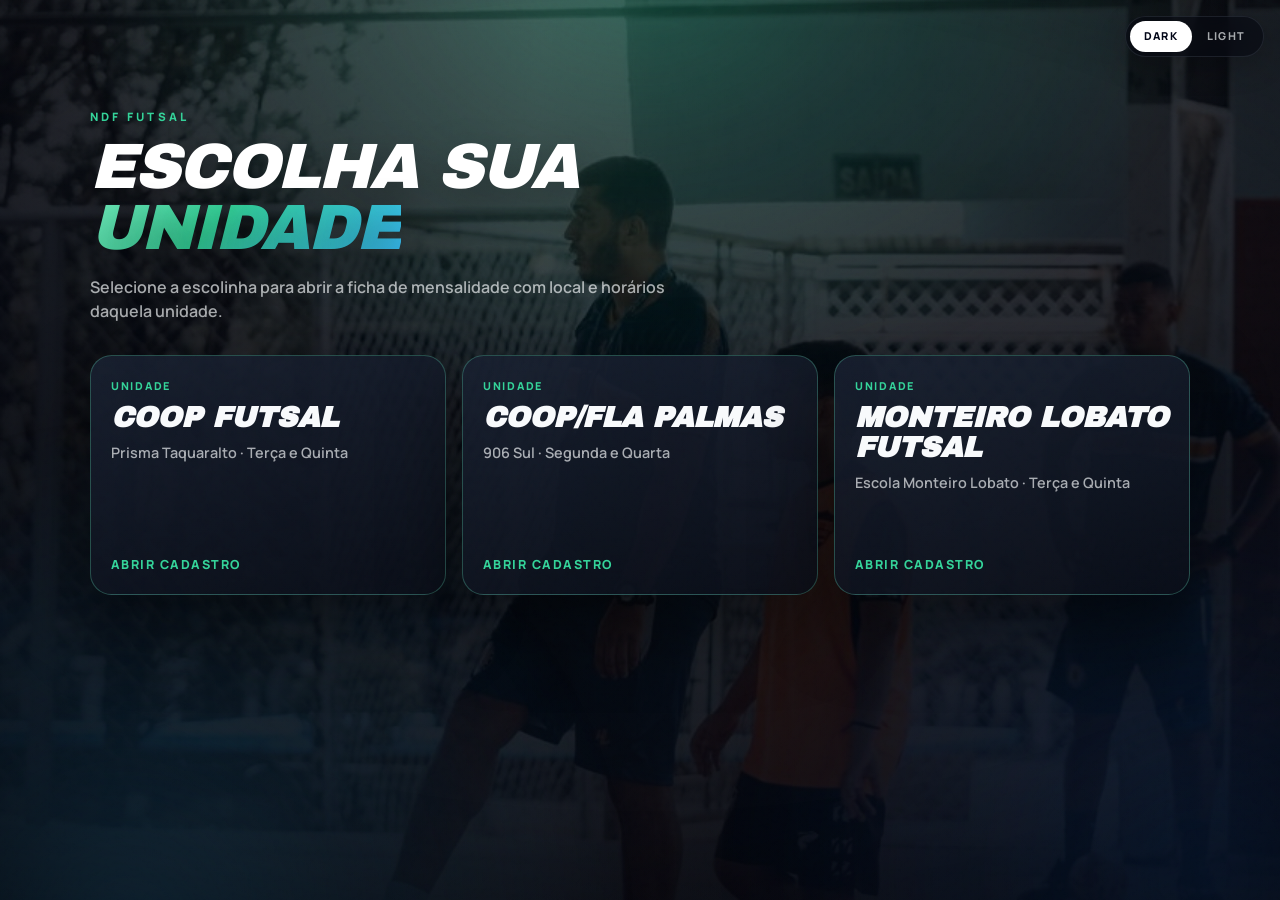
==== index.html @ ba99a909 "Ajusta Monteiro Lobato e o nome da unidade COOP. Define Terça e Quinta e parcela única de R$ 1.550 n" ====
<!DOCTYPE html>
<html lang="pt-BR" data-theme="dark">
<head>
  <meta charset="UTF-8" />
  <meta name="viewport" content="width=device-width, initial-scale=1" />
  <meta name="description" content="Escolinhas NDF Futsal — escolha sua unidade e faça a matrícula" />
  <title>NDF Futsal | Escolha a unidade</title>
  <link rel="icon" href="favicon.svg?v=1" type="image/svg+xml" />
  <link rel="preconnect" href="https://fonts.googleapis.com" />
  <link rel="preconnect" href="https://fonts.gstatic.com" crossorigin />
  <link href="https://fonts.googleapis.com/css2?family=Archivo+Black&family=Manrope:wght@500;600;700;800&display=swap" rel="stylesheet" />
  <link rel="stylesheet" href="styles.css?v=26" />
  <script>
    (function () {
      var params = new URLSearchParams(window.location.search);
      var theme = params.get("theme") || localStorage.getItem("ndf-theme") || "dark";
      if (theme !== "light" && theme !== "dark") theme = "dark";
      document.documentElement.setAttribute("data-theme", theme);
    })();
  </script>
</head>
<body class="page-home">
  <div class="page-bg" aria-hidden="true">
    <img class="page-bg__img" src="images/hero.jpeg" alt="" />
    <div class="page-bg__overlay"></div>
  </div>

  <div class="aurora" aria-hidden="true">
    <div class="aurora__blob aurora__blob--a"></div>
    <div class="aurora__blob aurora__blob--b"></div>
    <div class="aurora__blob aurora__blob--c"></div>
    <div class="aurora__vignette"></div>
  </div>
  <div class="grain" aria-hidden="true"></div>

  <div class="theme-bar">
    <div class="theme-switch" role="group" aria-label="Escolher tema">
      <button type="button" class="theme-switch__btn" data-theme-set="dark" aria-pressed="true">Dark</button>
      <button type="button" class="theme-switch__btn" data-theme-set="light" aria-pressed="false">Light</button>
    </div>
  </div>

  <main class="home">
    <header class="home__hero reveal is-visible">
      <p class="home__eyebrow">NDF Futsal</p>
      <h1 class="home__title">Escolha sua <span>unidade</span></h1>
      <p class="home__lead">Selecione a escolinha para abrir a ficha de mensalidade com local e horários daquela unidade.</p>
    </header>

    <section class="home__grid" aria-label="Unidades">
      <a class="unit-card reveal" data-delay="0" href="./cadastro?unidade=coop">
        <p class="unit-card__tag">Unidade</p>
        <h2 class="unit-card__name">COOP Futsal</h2>
        <p class="unit-card__meta">Prisma Taquaralto · Terça e Quinta</p>
        <span class="unit-card__cta">Abrir cadastro</span>
      </a>

      <a class="unit-card reveal" data-delay="1" href="./cadastro?unidade=flapalmas">
        <p class="unit-card__tag">Unidade</p>
        <h2 class="unit-card__name">COOP/Fla Palmas</h2>
        <p class="unit-card__meta">906 Sul · Segunda e Quarta</p>
        <span class="unit-card__cta">Abrir cadastro</span>
      </a>

      <a class="unit-card reveal" data-delay="2" href="./cadastro?unidade=monteiro-lobato">
        <p class="unit-card__tag">Unidade</p>
        <h2 class="unit-card__name">Monteiro Lobato Futsal</h2>
        <p class="unit-card__meta">Escola Monteiro Lobato · Terça e Quinta</p>
        <span class="unit-card__cta">Abrir cadastro</span>
      </a>
    </section>
  </main>

  <script src="config.js?v=36"></script>
  <script src="home.js?v=36"></script>
</body>
</html>
---- styles.css ----
/* Escolinha identity + HackaRun-like motion (sem botões neon) */
html[data-theme="dark"] {
  --page-bg: #05070f;
  --page-bg-mid: #0a1220;
  --aurora-a: rgba(16, 185, 129, 0.28);
  --aurora-b: rgba(56, 189, 248, 0.18);
  --aurora-c: rgba(20, 82, 160, 0.22);
  --text: #f8fafc;
  --text-muted: rgba(248, 250, 252, 0.66);
  --text-soft: #94a3b8;
  --card-bg: linear-gradient(165deg, rgba(24, 32, 48, 0.9), rgba(10, 14, 24, 0.88));
  --card-border: rgba(148, 163, 184, 0.16);
  --input-bg: rgba(2, 6, 23, 0.72);
  --input-border: rgba(148, 163, 184, 0.14);
  --input-text: #f8fafc;
  --input-focus: #34d399;
  --panel-inner: rgba(2, 6, 23, 0.55);
  --line: rgba(148, 163, 184, 0.14);
  --plan-bg: rgba(15, 23, 42, 0.55);
  --plan-hover: rgba(30, 41, 59, 0.72);
  --plan-checked-border: rgba(52, 211, 153, 0.55);
  --accent: #34d399;
  --accent-2: #059669;
  --cta-bg: #ffffff;
  --cta-text: #020617;
  --cta-disabled-bg: #1e293b;
  --cta-disabled-text: #64748b;
  --ok: #34d399;
  --danger: #fb7185;
  --hero-overlay:
    linear-gradient(180deg, rgba(5, 7, 15, 0.35) 0%, rgba(5, 7, 15, 0.55) 42%, rgba(5, 7, 15, 0.98) 100%),
    radial-gradient(circle at 50% 30%, rgba(16, 185, 129, 0.2), transparent 48%);
  --hero-cta-bg: #ffffff;
  --hero-cta-text: #020617;
  --theme-bar-bg: rgba(5, 7, 15, 0.55);
  --shadow: 0 30px 80px rgba(0, 0, 0, 0.45);
  --band-bg: linear-gradient(180deg, rgba(5, 7, 15, 0) 0%, rgba(8, 14, 26, 0.92) 18%, #070b14 100%);
  --cursor-glow: rgba(16, 185, 129, 0.22);
  --ease-out: cubic-bezier(0.16, 1, 0.3, 1);
  --ease-in-out: cubic-bezier(0.65, 0, 0.35, 1);
  --dur: 0.32s;
  --font: "Manrope", system-ui, sans-serif;
  --display: "Archivo Black", "Manrope", sans-serif;
  color-scheme: dark;
}

html[data-theme="light"] {
  --page-bg: #eef3f8;
  --page-bg-mid: #e2eaf3;
  --aurora-a: rgba(16, 185, 129, 0.12);
  --aurora-b: rgba(37, 99, 235, 0.1);
  --aurora-c: rgba(14, 165, 233, 0.1);
  --text: #0f172a;
  --text-muted: rgba(15, 23, 42, 0.68);
  --text-soft: #64748b;
  --card-bg: linear-gradient(180deg, #ffffff, #f8fafc);
  --card-border: rgba(15, 23, 42, 0.08);
  --input-bg: #f8fafc;
  --input-border: rgba(15, 23, 42, 0.12);
  --input-text: #0f172a;
  --input-focus: #059669;
  --panel-inner: #ffffff;
  --line: rgba(15, 23, 42, 0.1);
  --plan-bg: #f8fafc;
  --plan-hover: #ffffff;
  --plan-checked-border: #059669;
  --accent: #059669;
  --accent-2: #047857;
  --cta-bg: #0f172a;
  --cta-text: #ffffff;
  --cta-disabled-bg: #cbd5e1;
  --cta-disabled-text: #64748b;
  --ok: #047857;
  --danger: #b91c1c;
  --hero-overlay:
    linear-gradient(180deg, rgba(238, 243, 248, 0.15) 0%, rgba(238, 243, 248, 0.55) 55%, rgba(238, 243, 248, 0.98) 100%);
  --hero-cta-bg: #0f172a;
  --hero-cta-text: #ffffff;
  --theme-bar-bg: rgba(255, 255, 255, 0.7);
  --shadow: 0 24px 50px rgba(15, 23, 42, 0.12);
  --band-bg: linear-gradient(180deg, rgba(238, 243, 248, 0) 0%, #eef3f8 22%, #e8eef6 100%);
  --cursor-glow: rgba(5, 150, 105, 0.16);
  --ease-out: cubic-bezier(0.16, 1, 0.3, 1);
  --ease-in-out: cubic-bezier(0.65, 0, 0.35, 1);
  --dur: 0.32s;
  --font: "Manrope", system-ui, sans-serif;
  --display: "Archivo Black", "Manrope", sans-serif;
  color-scheme: light;
}

*,
*::before,
*::after {
  box-sizing: border-box;
}

html {
  scroll-behavior: smooth;
}

body {
  margin: 0;
  min-height: 100vh;
  font-family: var(--font);
  color: var(--text);
  background: var(--page-bg);
  line-height: 1.5;
  overflow-x: hidden;
}

/* Aurora animada (estilo HackaRun, cores da escolinha) */
.aurora {
  position: fixed;
  inset: 0;
  z-index: 1;
  pointer-events: none;
  overflow: hidden;
  background: transparent;
  transition: background 1.4s var(--ease-in-out);
}

.aurora__blob {
  position: absolute;
  border-radius: 50%;
  filter: blur(10px);
  will-change: transform, opacity;
}

.aurora__blob--a {
  width: 90vmax;
  height: 70vmax;
  top: -38vmax;
  left: calc(50% - 45vmax);
  background: radial-gradient(closest-side, var(--aurora-a) 0%, color-mix(in srgb, var(--aurora-a) 45%, transparent) 42%, transparent 100%);
  animation: aurora-drift 28s ease-in-out infinite alternate;
}

.aurora__blob--b {
  width: 80vmax;
  height: 80vmax;
  bottom: -42vmax;
  left: -30vmax;
  background: radial-gradient(closest-side, var(--aurora-b) 0%, color-mix(in srgb, var(--aurora-b) 42%, transparent) 45%, transparent 100%);
  animation: aurora-drift 34s ease-in-out infinite alternate-reverse;
}

.aurora__blob--c {
  width: 76vmax;
  height: 76vmax;
  bottom: -36vmax;
  right: -32vmax;
  background: radial-gradient(closest-side, var(--aurora-c) 0%, color-mix(in srgb, var(--aurora-c) 42%, transparent) 45%, transparent 100%);
  animation: aurora-drift 40s ease-in-out infinite alternate;
}

.aurora__vignette {
  position: absolute;
  inset: 0;
  background: radial-gradient(120% 90% at 50% 45%, transparent 50%, rgba(0, 0, 4, 0.7) 100%);
}

@keyframes aurora-drift {
  0% { transform: translate(-4vw, 0) scale(1); opacity: 0.85; }
  50% { opacity: 1; }
  100% { transform: translate(5vw, 3vh) scale(1.12); opacity: 0.9; }
}

.grain {
  position: fixed;
  inset: 0;
  pointer-events: none;
  z-index: 50;
  opacity: 0.035;
  mix-blend-mode: overlay;
  background-image:
    url("data:image/svg+xml,%3Csvg viewBox='0 0 200 200' xmlns='http://www.w3.org/2000/svg'%3E%3Cfilter id='n'%3E%3CfeTurbulence type='fractalNoise' baseFrequency='0.85' numOctaves='3' stitchTiles='stitch'/%3E%3C/filter%3E%3Crect width='100%25' height='100%25' filter='url(%23n)'/%3E%3C/svg%3E");
}

/* Glow que segue o mouse */
.page-bg {
  position: fixed;
  inset: 0;
  z-index: 0;
  overflow: hidden;
  pointer-events: none;
}

.page-bg__img {
  position: absolute;
  inset: 0;
  width: 100%;
  height: 100%;
  object-fit: cover;
  object-position: center;
  filter: saturate(1.05) contrast(1.04);
}

.page-bg__overlay {
  position: absolute;
  inset: 0;
  background:
    linear-gradient(90deg, rgba(5, 7, 15, 0.82) 0%, rgba(5, 7, 15, 0.55) 42%, rgba(5, 7, 15, 0.72) 100%),
    linear-gradient(180deg, rgba(5, 7, 15, 0.35), rgba(5, 7, 15, 0.88));
}

html[data-theme="light"] .page-bg__overlay {
  background:
    linear-gradient(90deg, rgba(238, 243, 248, 0.88) 0%, rgba(238, 243, 248, 0.62) 45%, rgba(238, 243, 248, 0.78) 100%),
    linear-gradient(180deg, rgba(238, 243, 248, 0.25), rgba(238, 243, 248, 0.9));
}

/* Transições de scroll */
.reveal {
  opacity: 0;
  transform: translateY(36px) scale(0.985);
  filter: blur(6px);
  transition:
    opacity 0.9s var(--ease-out),
    transform 0.9s var(--ease-out),
    filter 0.9s var(--ease-out);
  will-change: opacity, transform, filter;
}

.reveal.is-visible {
  opacity: 1;
  transform: none;
  filter: none;
}

.reveal[data-delay="1"] { transition-delay: 0.08s; }
.reveal[data-delay="2"] { transition-delay: 0.16s; }
.reveal[data-delay="3"] { transition-delay: 0.24s; }

.layout {
  position: relative;
  z-index: 2;
  display: grid;
  grid-template-columns: minmax(160px, 240px) minmax(0, 560px) minmax(160px, 240px);
  justify-content: center;
  column-gap: clamp(0.75rem, 2vw, 1.75rem);
  row-gap: 1.25rem;
  align-items: start;
  width: min(1280px, calc(100% - 1.5rem));
  margin: 0 auto;
  padding: clamp(4.5rem, 8vh, 6rem) 0 3rem;
  min-height: 100vh;
  box-sizing: border-box;
}

.brand-rail {
  position: sticky;
  top: 5.5rem;
  padding: 1rem 0.25rem 1rem 0;
  width: 100%;
  max-width: 240px;
}

.brand-rail__eyebrow {
  margin: 0 0 0.75rem;
  font-size: 0.72rem;
  font-weight: 800;
  letter-spacing: 0.28em;
  text-transform: uppercase;
  color: var(--accent);
}

.brand-rail__title {
  margin: 0;
  font-family: var(--display);
  font-size: clamp(2rem, 3.4vw, 3.3rem);
  font-weight: 400;
  font-style: italic;
  line-height: 0.95;
  letter-spacing: -0.03em;
  text-transform: uppercase;
  color: #fff;
  text-shadow: 0 16px 40px rgba(0, 0, 0, 0.35);
}

html[data-theme="light"] .brand-rail__title {
  color: #0f172a;
  text-shadow: none;
}

.brand-rail__title span {
  display: inline-block;
  background: linear-gradient(135deg, #6ee7b7, #34d399 40%, #38bdf8);
  -webkit-background-clip: text;
  background-clip: text;
  color: transparent;
}

.brand-rail__club {
  margin: 1rem 0 0.55rem;
  font-size: 0.78rem;
  font-weight: 800;
  letter-spacing: 0.18em;
  text-transform: uppercase;
  color: rgba(255, 255, 255, 0.86);
}

html[data-theme="light"] .brand-rail__club {
  color: rgba(15, 23, 42, 0.8);
}

.brand-rail__slogan {
  margin: 0;
  font-size: 0.82rem;
  font-weight: 700;
  font-style: italic;
  letter-spacing: 0.08em;
  text-transform: uppercase;
  color: var(--text-muted);
  max-width: 22ch;
}

.brand-rail .accent-bar {
  margin: 1rem 0 0;
}

.form-rail {
  width: 100%;
  justify-self: center;
}

.photo-rail {
  --photo-parallax: 0px;
  position: sticky;
  top: 5rem;
  display: grid;
  gap: 0.75rem;
  justify-items: end;
  justify-self: end;
  width: 100%;
  max-width: 230px;
  padding-top: 0.5rem;
  transform: translate3d(0, var(--photo-parallax), 0);
  will-change: transform;
}

.photo-rail__item {
  --photo-rot: 0deg;
  --photo-x: 0px;
  --photo-y: 0px;
  --photo-scale: 1;
  margin: 0;
  width: 100%;
  max-width: 210px;
  border-radius: 1.1rem;
  overflow: hidden;
  border: 1px solid var(--card-border);
  box-shadow: 0 18px 40px rgba(0, 0, 0, 0.35);
  transform-origin: center;
  transform: rotate(var(--photo-rot)) translate(var(--photo-x), var(--photo-y)) scale(var(--photo-scale));
  animation: photo-fall 1s var(--ease-out) both;
  transition:
    transform 0.65s cubic-bezier(0.22, 1, 0.36, 1),
    box-shadow 0.65s cubic-bezier(0.22, 1, 0.36, 1),
    filter 0.65s cubic-bezier(0.22, 1, 0.36, 1);
}

.photo-rail__item img {
  display: block;
  width: 100%;
  aspect-ratio: 4 / 5;
  object-fit: cover;
  transition: transform 0.65s cubic-bezier(0.22, 1, 0.36, 1), filter 0.65s cubic-bezier(0.22, 1, 0.36, 1);
}

.photo-rail__item--1 {
  max-width: 190px;
  --photo-rot: -6deg;
  --photo-x: -6px;
  animation-delay: 0.05s;
}

.photo-rail__item--2 {
  max-width: 210px;
  --photo-rot: 4deg;
  --photo-x: 8px;
  animation-delay: 0.15s;
}

.photo-rail__item--3 {
  max-width: 180px;
  --photo-rot: -3deg;
  --photo-x: -2px;
  animation-delay: 0.25s;
}

.photo-rail__item--4 {
  max-width: 200px;
  --photo-rot: 5deg;
  --photo-x: 10px;
  animation-delay: 0.35s;
}

.photo-rail__item:hover {
  --photo-rot: -1deg;
  --photo-y: -8px;
  --photo-scale: 1.025;
  box-shadow: 0 22px 44px rgba(0, 0, 0, 0.38), 0 0 24px rgba(16, 185, 129, 0.12);
  z-index: 2;
}

.photo-rail__item:hover img {
  transform: scale(1.04);
  filter: saturate(1.06);
}

@keyframes photo-fall {
  from {
    opacity: 0;
    transform: translateY(-28px) scale(0.94);
  }
  to {
    opacity: 1;
  }
}

.theme-bar {
  position: fixed;
  top: 1rem;
  right: 1rem;
  z-index: 60;
  display: flex;
  align-items: center;
  gap: 0.55rem;
  padding: 0.25rem;
  border-radius: 999px;
  background: var(--theme-bar-bg);
  border: 1px solid var(--line);
  backdrop-filter: blur(16px);
  box-shadow: 0 10px 30px rgba(0, 0, 0, 0.2);
}

.back-home {
  margin-left: 0.35rem;
  padding: 0.4rem 0.75rem;
  border-radius: 999px;
  color: var(--text-soft);
  text-decoration: none;
  font-size: 0.72rem;
  font-weight: 800;
  letter-spacing: 0.06em;
  text-transform: uppercase;
  transition: color var(--dur) var(--ease-out), background var(--dur) var(--ease-out);
}

.back-home:hover {
  color: var(--text);
  background: color-mix(in srgb, var(--accent) 14%, transparent);
}

.home {
  position: relative;
  z-index: 2;
  width: min(1100px, calc(100% - 1.5rem));
  margin: 0 auto;
  padding: clamp(5rem, 12vh, 7rem) 0 3.5rem;
}

.home__hero {
  max-width: 40rem;
  margin-bottom: 2rem;
}

.home__eyebrow {
  margin: 0 0 0.75rem;
  font-size: 0.72rem;
  font-weight: 800;
  letter-spacing: 0.28em;
  text-transform: uppercase;
  color: var(--accent);
}

.home__title {
  margin: 0;
  font-family: var(--display);
  font-size: clamp(2.2rem, 7vw, 4rem);
  font-weight: 400;
  font-style: italic;
  line-height: 0.95;
  letter-spacing: -0.03em;
  text-transform: uppercase;
  color: #fff;
  text-shadow: 0 16px 40px rgba(0, 0, 0, 0.35);
}

html[data-theme="light"] .home__title {
  color: #0f172a;
  text-shadow: none;
}

.home__title span {
  display: inline-block;
  background: linear-gradient(135deg, #6ee7b7, #34d399 40%, #38bdf8);
  -webkit-background-clip: text;
  background-clip: text;
  color: transparent;
}

.home__lead {
  margin: 1rem 0 0;
  max-width: 36rem;
  color: var(--text-muted);
  font-size: 1rem;
  font-weight: 600;
}

.home__grid {
  display: grid;
  grid-template-columns: repeat(3, minmax(0, 1fr));
  gap: 1rem;
}

.unit-card {
  display: flex;
  flex-direction: column;
  gap: 0.55rem;
  min-height: 15rem;
  padding: 1.35rem 1.25rem 1.2rem;
  border-radius: 1.35rem;
  border: 1px solid color-mix(in srgb, var(--accent) 22%, var(--card-border));
  background: var(--card-bg);
  box-shadow: var(--shadow);
  color: inherit;
  text-decoration: none;
  transition: transform var(--dur) var(--ease-out), border-color var(--dur) var(--ease-out), box-shadow var(--dur) var(--ease-out);
}

.unit-card:hover {
  transform: translateY(-4px);
  border-color: var(--plan-checked-border);
  box-shadow: 0 24px 50px rgba(0, 0, 0, 0.28);
}

.unit-card__tag {
  margin: 0;
  font-size: 0.68rem;
  font-weight: 800;
  letter-spacing: 0.16em;
  text-transform: uppercase;
  color: var(--accent);
}

.unit-card__name {
  margin: 0;
  font-family: var(--display);
  font-size: clamp(1.35rem, 3vw, 1.8rem);
  font-style: italic;
  line-height: 1.05;
  text-transform: uppercase;
}

.unit-card__meta {
  margin: 0;
  color: var(--text-muted);
  font-size: 0.9rem;
  font-weight: 600;
}

.unit-card__cta {
  margin-top: auto;
  padding-top: 1rem;
  font-size: 0.78rem;
  font-weight: 800;
  letter-spacing: 0.12em;
  text-transform: uppercase;
  color: var(--accent);
}

@media (max-width: 900px) {
  .home__grid {
    grid-template-columns: 1fr;
  }

  .unit-card {
    min-height: 11rem;
  }
}

.theme-switch {
  display: inline-flex;
  gap: 0.1rem;
}

.theme-switch__btn {
  border: 0;
  border-radius: 999px;
  padding: 0.45rem 0.85rem;
  background: transparent;
  color: var(--text-muted);
  font: inherit;
  font-size: 0.68rem;
  font-weight: 800;
  letter-spacing: 0.12em;
  text-transform: uppercase;
  cursor: pointer;
  transition: background var(--dur) var(--ease-out), color var(--dur) var(--ease-out), transform var(--dur) var(--ease-out);
}

.theme-switch__btn:hover {
  transform: translateY(-1px);
  color: var(--text);
}

.theme-switch__btn[aria-pressed="true"] {
  background: var(--cta-bg);
  color: var(--cta-text);
}

.card__kicker {
  margin: 0 0 0.45rem;
  font-size: 0.68rem;
  font-weight: 800;
  letter-spacing: 0.22em;
  text-transform: uppercase;
  color: var(--accent);
}

.accent-bar {
  width: 7rem;
  height: 3px;
  margin: 0.85rem auto 0;
  border-radius: 999px;
  background: linear-gradient(100deg, var(--accent), #38bdf8, var(--accent-2));
}

.page {
  position: relative;
  z-index: 1;
  width: 100%;
  margin: 0 auto;
}

.card {
  background: var(--card-bg);
  border: 1px solid var(--card-border);
  border-radius: 1.75rem;
  padding: 1.55rem 1.25rem 1.65rem;
  box-shadow: var(--shadow);
  backdrop-filter: blur(18px);
  transform-style: preserve-3d;
  transition: transform 0.35s var(--ease-out), box-shadow 0.35s var(--ease-out), border-color 0.35s var(--ease-out);
  will-change: transform;
}

.card.is-tilting {
  transition: transform 0.08s linear, box-shadow 0.25s var(--ease-out);
}

.card:hover {
  border-color: color-mix(in srgb, var(--accent) 35%, var(--card-border));
  box-shadow: var(--shadow), 0 0 40px rgba(16, 185, 129, 0.08);
}

.card__head {
  text-align: center;
  margin-bottom: 1.35rem;
}

.card__head h2 {
  margin: 0;
  font-family: var(--display);
  font-size: clamp(1.5rem, 4vw, 2.2rem);
  font-style: italic;
  font-weight: 400;
  letter-spacing: -0.02em;
  text-transform: uppercase;
}

.card__slogan {
  margin: 0.5rem 0 0.55rem;
  font-size: 0.68rem;
  font-weight: 800;
  font-style: italic;
  letter-spacing: 0.16em;
  text-transform: uppercase;
  color: var(--text-muted);
}

.card__lead {
  margin: 0;
  font-size: 0.74rem;
  font-weight: 700;
  letter-spacing: 0.12em;
  text-transform: uppercase;
  color: var(--text-soft);
}

.section-label {
  display: flex;
  align-items: center;
  gap: 0.75rem;
  margin: 1.45rem 0 0.95rem;
}

.section-label::before,
.section-label::after {
  content: "";
  flex: 1;
  height: 1px;
  background: linear-gradient(90deg, transparent, var(--line), transparent);
}

.section-label span {
  font-size: 0.68rem;
  font-weight: 800;
  letter-spacing: 0.18em;
  text-transform: uppercase;
  color: var(--text-soft);
  text-align: center;
  white-space: nowrap;
}

.field-row {
  display: grid;
  grid-template-columns: 1fr 1fr;
  gap: 0.85rem;
}

.field {
  margin-bottom: 0.95rem;
  border: 0;
  padding: 0;
  min-width: 0;
}

.field label,
.field__label,
.field legend {
  display: block;
  margin: 0 0 0.4rem 0.35rem;
  font-size: 0.68rem;
  font-weight: 800;
  letter-spacing: 0.12em;
  text-transform: uppercase;
  color: var(--text-soft);
}

.hint {
  margin: -0.15rem 0 0.7rem;
  font-size: 0.8rem;
  color: var(--text-muted);
}

.hint--required {
  margin: 0.15rem 0 0.75rem;
  color: var(--accent);
  font-weight: 700;
}

.field input[type="text"],
.field input[type="email"] {
  width: 100%;
  border: 1px solid var(--input-border);
  background: var(--input-bg);
  color: var(--input-text);
  border-radius: 1rem;
  padding: 0.9rem 1rem;
  font: inherit;
  font-size: 0.95rem;
  transition: border-color var(--dur) var(--ease-out), box-shadow var(--dur) var(--ease-out), background var(--dur) var(--ease-out), transform var(--dur) var(--ease-out);
}

.field input:hover {
  border-color: color-mix(in srgb, var(--accent) 35%, var(--input-border));
}

.field input:focus {
  outline: none;
  border-color: var(--input-focus);
  box-shadow: 0 0 0 3px color-mix(in srgb, var(--accent) 24%, transparent);
  transform: translateY(-1px);
}

.field input.is-invalid,
.picker-trigger.is-invalid,
.field.is-invalid,
.agree.is-invalid {
  border-color: var(--danger);
}

.field.is-invalid {
  border: 1.5px solid var(--danger);
  border-radius: 1rem;
  padding: 0.55rem;
}

.picker-trigger {
  width: 100%;
  display: flex;
  align-items: center;
  justify-content: space-between;
  gap: 0.75rem;
  border: 1px solid var(--input-border);
  background: var(--input-bg);
  color: var(--input-text);
  border-radius: 1rem;
  padding: 0.9rem 1rem;
  font: inherit;
  font-size: 0.95rem;
  font-weight: 700;
  text-align: left;
  cursor: pointer;
  transition: border-color var(--dur) var(--ease-out), box-shadow var(--dur) var(--ease-out), background var(--dur) var(--ease-out), transform var(--dur) var(--ease-out);
}

.picker-trigger::after {
  content: "";
  width: 0.55rem;
  height: 0.55rem;
  border-right: 2px solid var(--text-soft);
  border-bottom: 2px solid var(--text-soft);
  transform: rotate(45deg) translateY(-0.1rem);
  flex-shrink: 0;
}

.picker-trigger:hover {
  border-color: color-mix(in srgb, var(--accent) 35%, var(--input-border));
  transform: translateY(-1px);
}

.picker-trigger:focus-visible {
  outline: none;
  border-color: var(--input-focus);
  box-shadow: 0 0 0 3px color-mix(in srgb, var(--accent) 24%, transparent);
}

.picker-trigger--link {
  margin: 0 0 0.9rem;
  justify-content: center;
  color: var(--accent);
  background: var(--plan-bg);
  letter-spacing: 0.1em;
  text-transform: uppercase;
  font-size: 0.78rem;
  font-weight: 800;
}

.picker-trigger--link::after {
  display: none;
}

.picker-trigger--filled {
  color: var(--text);
}

.plan-list {
  display: grid;
  gap: 0.55rem;
}

.plan-group {
  display: grid;
  gap: 0.45rem;
}

.plan-group__title {
  margin: 0.35rem 0 0.15rem;
  font-size: 0.68rem;
  font-weight: 800;
  letter-spacing: 0.12em;
  text-transform: uppercase;
  color: var(--accent);
}

.plan-option {
  width: 100%;
  display: flex;
  align-items: center;
  justify-content: space-between;
  gap: 0.75rem;
  background: var(--plan-bg);
  border: 1px solid var(--input-border);
  border-radius: 1rem;
  padding: 0.85rem 1rem;
  color: var(--text);
  font: inherit;
  font-size: 0.9rem;
  font-weight: 700;
  text-align: left;
  cursor: pointer;
  transition: border-color var(--dur) var(--ease-out), background var(--dur) var(--ease-out), transform var(--dur) var(--ease-out), box-shadow var(--dur) var(--ease-out);
}

.plan-option:hover,
.plan-option:focus-visible {
  outline: none;
  background: var(--plan-hover);
  border-color: var(--plan-checked-border);
  transform: translateY(-1px);
  box-shadow: 0 12px 28px rgba(0, 0, 0, 0.18);
}

.plan-option.is-selected {
  border-color: var(--plan-checked-border);
  box-shadow: 0 12px 28px rgba(16, 185, 129, 0.12);
}

.plan-option__meta {
  font-size: 0.75rem;
  font-weight: 700;
  color: var(--text-muted);
  white-space: nowrap;
}

.plan-option small {
  display: inline-block;
  margin-top: 0.2rem;
  font-size: 0.78rem;
  font-weight: 600;
  color: var(--text-muted);
}

.valor {
  margin: 0.45rem 0 1rem;
  font-size: 0.95rem;
  color: var(--text);
}

.contract {
  margin: 0.2rem 0 1.1rem;
}

.contract__text {
  font-size: 0.8rem;
  color: var(--text-muted);
  line-height: 1.55;
}

.contract__text h4 {
  margin: 0 0 0.75rem;
  font-size: 0.88rem;
  text-align: center;
  color: var(--text);
}

.contract__text h5 {
  margin: 0.95rem 0 0.35rem;
  font-size: 0.78rem;
  letter-spacing: 0.04em;
  text-transform: uppercase;
  color: var(--text);
}

.contract__text p {
  margin: 0 0 0.55rem;
}

.contract__text ul {
  margin: 0 0 0.55rem;
  padding-left: 1.15rem;
}

.contract__text li {
  margin-bottom: 0.25rem;
}

.modal {
  position: fixed;
  inset: 0;
  z-index: 80;
  display: grid;
  place-items: center;
  padding: 1rem;
  opacity: 0;
  visibility: hidden;
  pointer-events: none;
  transition: opacity 0.28s var(--ease-out), visibility 0.28s var(--ease-out);
}

.modal.is-open {
  opacity: 1;
  visibility: visible;
  pointer-events: auto;
}

.modal[hidden] {
  display: none;
}

.modal.is-open[hidden] {
  display: grid;
}

.modal__backdrop {
  position: absolute;
  inset: 0;
  background:
    radial-gradient(circle at 50% 20%, rgba(52, 211, 153, 0.14), transparent 42%),
    rgba(2, 6, 23, 0.72);
  backdrop-filter: blur(10px);
  -webkit-backdrop-filter: blur(10px);
}

.modal__panel {
  position: relative;
  z-index: 1;
  width: min(100%, 34rem);
  max-height: min(88vh, 44rem);
  display: flex;
  flex-direction: column;
  background:
    linear-gradient(180deg, rgba(15, 23, 42, 0.96), rgba(2, 6, 23, 0.98));
  border: 1px solid color-mix(in srgb, var(--accent) 28%, var(--card-border));
  border-radius: 1.35rem;
  box-shadow:
    0 28px 80px rgba(0, 0, 0, 0.45),
    0 0 0 1px rgba(255, 255, 255, 0.03) inset;
  transform: translateY(18px) scale(0.96);
  opacity: 0;
  transition: transform 0.34s var(--ease-out), opacity 0.34s var(--ease-out);
  overflow: hidden;
}

html[data-theme="light"] .modal__panel {
  background: linear-gradient(180deg, #ffffff, #f8fafc);
  box-shadow: 0 24px 60px rgba(15, 23, 42, 0.18);
}

.modal.is-open .modal__panel {
  transform: translateY(0) scale(1);
  opacity: 1;
}

.modal__panel--contract {
  width: min(100%, 40rem);
}

.modal__header {
  display: flex;
  align-items: flex-start;
  justify-content: space-between;
  gap: 1rem;
  padding: 1.15rem 1.2rem 0.9rem;
  border-bottom: 1px solid var(--input-border);
}

.modal__eyebrow {
  margin: 0 0 0.25rem;
  font-size: 0.68rem;
  font-weight: 800;
  letter-spacing: 0.14em;
  text-transform: uppercase;
  color: var(--accent);
}

.modal__header h3 {
  margin: 0;
  font-size: 1.15rem;
  line-height: 1.25;
  color: var(--text);
}

.modal__close {
  width: 2.25rem;
  height: 2.25rem;
  border: 1px solid var(--input-border);
  border-radius: 999px;
  background: var(--plan-bg);
  color: var(--text);
  font-size: 1.35rem;
  line-height: 1;
  cursor: pointer;
  transition: background var(--dur) var(--ease-out), border-color var(--dur) var(--ease-out), transform var(--dur) var(--ease-out);
}

.modal__close:hover {
  background: var(--plan-hover);
  border-color: var(--plan-checked-border);
  transform: scale(1.04);
}

.modal__body {
  padding: 1rem 1.2rem 1.2rem;
  overflow: auto;
  overscroll-behavior: contain;
}

.modal__body--contract {
  padding-top: 0.85rem;
}

.modal__footer {
  padding: 0.85rem 1.2rem 1.15rem;
  border-top: 1px solid var(--input-border);
  background: color-mix(in srgb, var(--panel-inner) 70%, transparent);
}

.modal__footer .btn {
  width: 100%;
}

.modal__footer--actions {
  display: grid;
  grid-template-columns: 1fr 1fr;
  gap: 0.65rem;
}

.modal__footer--actions .btn {
  width: 100%;
  margin: 0;
}

.choice-row {
  display: grid;
  gap: 0.45rem;
}

.choice,
.agree {
  display: flex;
  gap: 0.65rem;
  align-items: flex-start;
  background: var(--plan-bg);
  border: 1px solid var(--input-border);
  border-radius: 1rem;
  padding: 0.75rem 0.85rem;
  cursor: pointer;
  font-size: 0.88rem;
  font-weight: 700;
  line-height: 1.4;
  transition: border-color var(--dur) var(--ease-out), background var(--dur) var(--ease-out), transform var(--dur) var(--ease-out);
}

.choice:hover,
.agree:hover {
  transform: translateY(-1px);
  background: var(--plan-hover);
}

.choice:has(input:checked),
.agree:has(input:checked) {
  border-color: var(--plan-checked-border);
  background: var(--plan-hover);
}

.choice input,
.agree input {
  margin-top: 0.15rem;
  accent-color: var(--accent);
  flex-shrink: 0;
}

.agree {
  margin: 0.85rem 0 0.2rem;
}

.btn {
  display: inline-flex;
  justify-content: center;
  align-items: center;
  width: 100%;
  border: 0;
  border-radius: 1rem;
  padding: 1rem 1.2rem;
  background: var(--cta-bg);
  color: var(--cta-text);
  font: inherit;
  font-size: 0.78rem;
  font-weight: 800;
  letter-spacing: 0.16em;
  text-transform: uppercase;
  cursor: pointer;
  text-decoration: none;
  transition: transform 0.2s var(--ease-out), filter 0.2s var(--ease-out), box-shadow 0.2s var(--ease-out), opacity 0.2s var(--ease-out);
}

.btn:hover {
  filter: brightness(1.05);
  transform: translateY(-2px);
  box-shadow: 0 14px 30px rgba(0, 0, 0, 0.22);
}

.btn:active {
  transform: translateY(0);
}

.btn:disabled {
  background: var(--cta-disabled-bg);
  color: var(--cta-disabled-text);
  cursor: wait;
  transform: none;
  box-shadow: none;
  filter: none;
}

.btn--pay {
  margin-bottom: 0.65rem;
  background: linear-gradient(135deg, var(--accent), var(--accent-2));
  color: #fff;
}

.btn--ghost {
  background: transparent;
  color: var(--text);
  border: 1px solid var(--line);
}

.btn--ghost:hover {
  border-color: color-mix(in srgb, var(--accent) 45%, var(--line));
}

.form-status {
  min-height: 1.25rem;
  margin: 0.75rem 0 0;
  font-size: 0.88rem;
  color: var(--danger);
  text-align: center;
}

.form-status.is-ok {
  color: var(--ok);
}

.success {
  text-align: center;
  animation: rise 0.45s var(--ease-out) both;
}

@keyframes rise {
  from {
    opacity: 0;
    transform: translateY(18px);
  }
  to {
    opacity: 1;
    transform: translateY(0);
  }
}

.success h3 {
  margin: 0.2rem 0 0.5rem;
  font-family: var(--display);
  font-style: italic;
  text-transform: uppercase;
  font-size: 1.45rem;
  font-weight: 400;
}

.success p {
  margin: 0 0 1.1rem;
  color: var(--text-muted);
}

.footer {
  margin-top: 1.6rem;
  text-align: center;
  color: var(--text-soft);
  font-size: 0.74rem;
  font-weight: 700;
  letter-spacing: 0.1em;
  text-transform: uppercase;
}

.sr-only {
  position: absolute;
  width: 1px;
  height: 1px;
  padding: 0;
  margin: -1px;
  overflow: hidden;
  clip: rect(0, 0, 0, 0);
  white-space: nowrap;
  border: 0;
}

@media (max-width: 1100px) {
  .layout {
    grid-template-columns: minmax(120px, 180px) minmax(0, 1fr) minmax(120px, 180px);
    width: min(1100px, calc(100% - 1.25rem));
    column-gap: 0.85rem;
  }

  .brand-rail__title {
    font-size: clamp(1.55rem, 2.8vw, 2.2rem);
  }

  .photo-rail,
  .brand-rail {
    max-width: 180px;
  }

  .photo-rail__item--1,
  .photo-rail__item--2,
  .photo-rail__item--3,
  .photo-rail__item--4 {
    max-width: 100%;
  }
}

/* Tablets / phones largos: mantém as 3 colunas como no desktop */
@media (max-width: 920px) {
  .layout {
    grid-template-columns: minmax(100px, 150px) minmax(0, 1fr) minmax(100px, 150px);
    width: calc(100% - 1rem);
    column-gap: 0.55rem;
    padding-top: 4.25rem;
  }

  .brand-rail,
  .photo-rail {
    position: sticky;
    top: 4.5rem;
    max-width: none;
  }

  .brand-rail {
    padding: 0.35rem 0.1rem 0 0;
  }

  .brand-rail__eyebrow {
    font-size: 0.62rem;
    letter-spacing: 0.18em;
  }

  .brand-rail__title {
    font-size: clamp(1.2rem, 3.4vw, 1.7rem);
  }

  .brand-rail__club {
    font-size: 0.62rem;
    letter-spacing: 0.1em;
  }

  .brand-rail__slogan {
    font-size: 0.68rem;
    max-width: 16ch;
  }

  .photo-rail {
    gap: 0.45rem;
    justify-items: stretch;
    padding-top: 0.25rem;
  }

  .photo-rail__item {
    border-radius: 0.85rem;
  }

  .photo-rail__item--1 { --photo-rot: -4deg; --photo-x: -2px; }
  .photo-rail__item--2 { --photo-rot: 3deg; --photo-x: 3px; }
  .photo-rail__item--3 { --photo-rot: -2deg; --photo-x: -1px; }
  .photo-rail__item--4 { --photo-rot: 3deg; --photo-x: 4px; }
}

/* Celular: marca + fotos lado a lado no topo; formulário embaixo */
@media (max-width: 720px) {
  .layout {
    grid-template-columns: minmax(0, 1.05fr) minmax(0, 0.95fr);
    grid-template-areas:
      "brand photos"
      "form form";
    column-gap: 0.65rem;
    row-gap: 0.85rem;
    width: calc(100% - 0.85rem);
    padding-top: 3.9rem;
    align-items: start;
  }

  .brand-rail {
    grid-area: brand;
    position: static;
    max-width: none;
    padding: 0.15rem 0 0;
  }

  .form-rail {
    grid-area: form;
    width: 100%;
  }

  .photo-rail {
    grid-area: photos;
    position: static;
    max-width: none;
    width: 100%;
    justify-self: stretch;
    justify-items: stretch;
    display: grid;
    grid-template-columns: 1fr 1fr;
    gap: 0.4rem;
    padding: 0.1rem 0 0;
    --photo-parallax: 0px !important;
    transform: none;
  }

  .photo-rail__item,
  .photo-rail__item--1,
  .photo-rail__item--2,
  .photo-rail__item--3,
  .photo-rail__item--4 {
    max-width: none;
    width: 100%;
  }

  .photo-rail__item img {
    aspect-ratio: 1 / 1;
  }

  .photo-rail__item:hover {
    --photo-y: -3px;
    --photo-scale: 1.02;
  }

  .brand-rail__title {
    font-size: clamp(1.35rem, 6.5vw, 1.85rem);
  }

  .brand-rail__slogan {
    max-width: 18ch;
  }
}

@media (max-width: 640px) {
  .layout {
    width: calc(100% - 0.75rem);
    padding-top: 3.6rem;
    column-gap: 0.5rem;
  }

  .field-row {
    grid-template-columns: 1fr 1fr;
    gap: 0.55rem;
  }

  .card {
    padding: 1.05rem 0.8rem 1.15rem;
    border-radius: 1.15rem;
  }

  .modal {
    padding: 0.65rem;
  }

  .modal__panel {
    max-height: 92vh;
    border-radius: 1.1rem;
  }

  .modal__footer--actions {
    grid-template-columns: 1fr;
  }

  .brand-rail__eyebrow {
    margin-bottom: 0.45rem;
  }

  .brand-rail__club {
    margin-top: 0.65rem;
  }

  .theme-bar {
    top: 0.55rem;
    right: 0.55rem;
  }
}

@media (max-width: 420px) {
  .layout {
    grid-template-columns: minmax(0, 1.15fr) minmax(0, 0.85fr);
    column-gap: 0.4rem;
  }

  .brand-rail__title {
    font-size: clamp(1.2rem, 7vw, 1.55rem);
  }

  .brand-rail__slogan {
    display: none;
  }

  .brand-rail .accent-bar {
    margin-top: 0.65rem;
  }

  .photo-rail {
    gap: 0.3rem;
  }

  .photo-rail__item {
    border-radius: 0.7rem;
  }
}

@media (prefers-reduced-motion: reduce) {
  html {
    scroll-behavior: auto;
  }

  .aurora__blob,
  .photo-rail__item,
  .reveal,
  .modal,
  .modal__panel {
    animation: none !important;
    transition: none !important;
  }

  .aurora__blob,
  .photo-rail__item,
  .reveal {
    opacity: 1 !important;
    transform: none !important;
    filter: none !important;
  }

  .modal.is-open .modal__panel {
    transform: none;
    opacity: 1;
  }
}
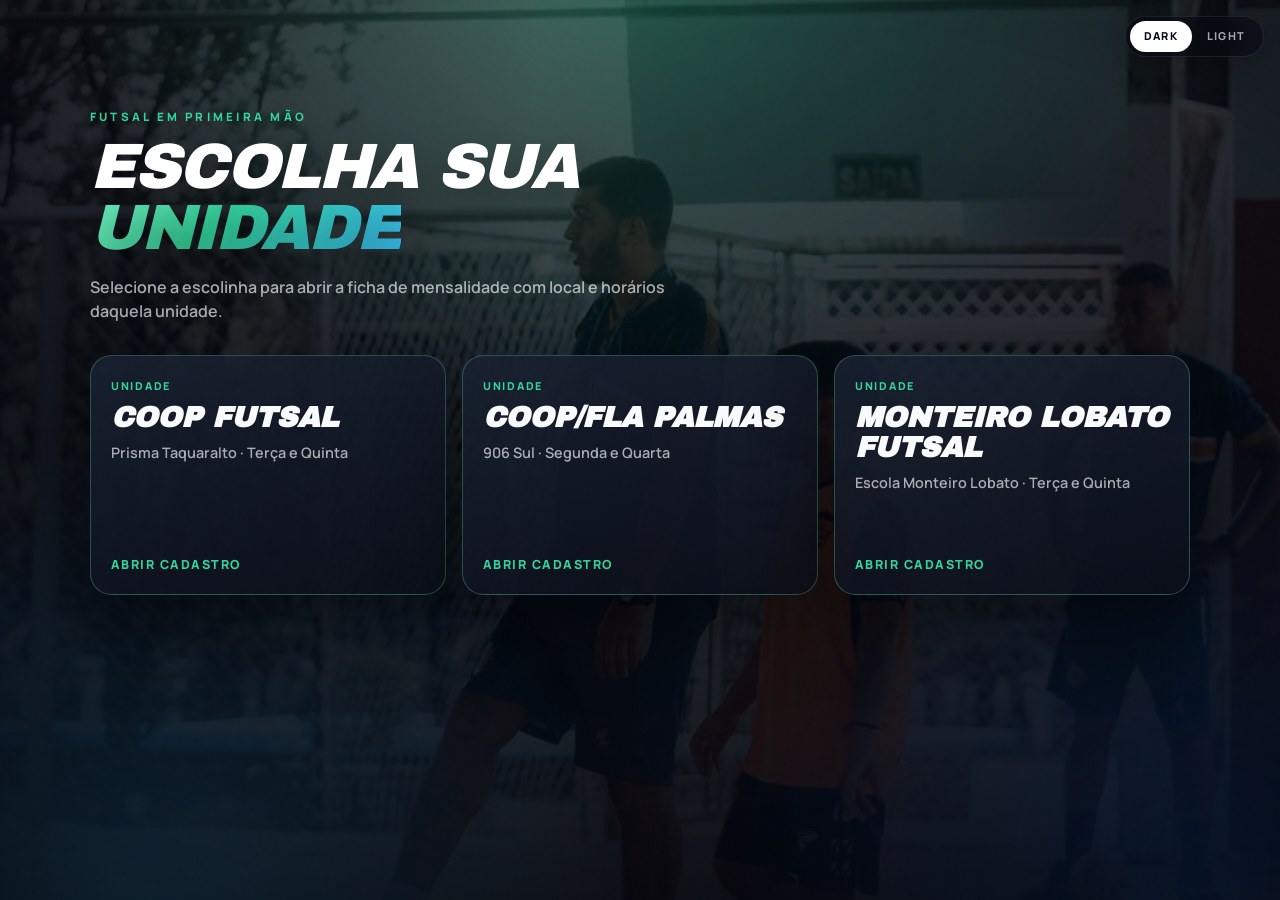
==== commit 5149299b: "Atualiza marca, planos, formulário com aluno/telefone, assinatura no contrato e estilo dos campos. C" ====
--- a/index.html
+++ b/index.html
@@ -3,13 +3,13 @@
 <head>
   <meta charset="UTF-8" />
   <meta name="viewport" content="width=device-width, initial-scale=1" />
-  <meta name="description" content="Escolinhas NDF Futsal — escolha sua unidade e faça a matrícula" />
-  <title>NDF Futsal | Escolha a unidade</title>
+  <meta name="description" content="Escolinhas Futsal em primeira mão — escolha sua unidade e faça a matrícula" />
+  <title>Futsal em primeira mão | Escolha a unidade</title>
   <link rel="icon" href="favicon.svg?v=1" type="image/svg+xml" />
   <link rel="preconnect" href="https://fonts.googleapis.com" />
   <link rel="preconnect" href="https://fonts.gstatic.com" crossorigin />
   <link href="https://fonts.googleapis.com/css2?family=Archivo+Black&family=Manrope:wght@500;600;700;800&display=swap" rel="stylesheet" />
-  <link rel="stylesheet" href="styles.css?v=26" />
+  <link rel="stylesheet" href="styles.css?v=29" />
   <script>
     (function () {
       var params = new URLSearchParams(window.location.search);
@@ -42,7 +42,7 @@
 
   <main class="home">
     <header class="home__hero reveal is-visible">
-      <p class="home__eyebrow">NDF Futsal</p>
+      <p class="home__eyebrow">Futsal em primeira mão</p>
       <h1 class="home__title">Escolha sua <span>unidade</span></h1>
       <p class="home__lead">Selecione a escolinha para abrir a ficha de mensalidade com local e horários daquela unidade.</p>
     </header>
@@ -71,7 +71,7 @@
     </section>
   </main>
 
-  <script src="config.js?v=36"></script>
-  <script src="home.js?v=36"></script>
+  <script src="config.js?v=39"></script>
+  <script src="home.js?v=39"></script>
 </body>
 </html>
--- a/styles.css
+++ b/styles.css
@@ -752,7 +752,9 @@
 }
 
 .field input[type="text"],
-.field input[type="email"] {
+.field input[type="email"],
+.field input[type="tel"],
+.field input[type="date"] {
   width: 100%;
   border: 1px solid var(--input-border);
   background: var(--input-bg);
@@ -762,6 +764,22 @@
   font: inherit;
   font-size: 0.95rem;
   transition: border-color var(--dur) var(--ease-out), box-shadow var(--dur) var(--ease-out), background var(--dur) var(--ease-out), transform var(--dur) var(--ease-out);
+  color-scheme: dark;
+}
+
+html[data-theme="light"] .field input[type="tel"],
+html[data-theme="light"] .field input[type="date"] {
+  color-scheme: light;
+}
+
+.field input[type="date"]::-webkit-calendar-picker-indicator {
+  opacity: 0.75;
+  cursor: pointer;
+  filter: invert(1);
+}
+
+html[data-theme="light"] .field input[type="date"]::-webkit-calendar-picker-indicator {
+  filter: none;
 }
 
 .field input:hover {
@@ -1081,6 +1099,96 @@
 
 .modal__body--contract {
   padding-top: 0.85rem;
+  max-height: min(58vh, 460px);
+}
+
+.modal__footer--contract {
+  display: grid;
+  gap: 0.55rem;
+}
+
+.contract-scroll-hint {
+  margin: 0;
+  font-size: 0.78rem;
+  font-weight: 700;
+  color: color-mix(in srgb, var(--accent) 85%, #fff);
+  text-align: center;
+}
+
+.contract-scroll-hint.is-done {
+  color: color-mix(in srgb, #3dd68c 70%, var(--text));
+}
+
+.signature-block {
+  margin: 1.4rem 0 1rem;
+  padding: 0.9rem 0 0.2rem;
+  border-top: 1px solid color-mix(in srgb, var(--input-border) 80%, transparent);
+}
+
+.signature-block__title {
+  margin: 0 0 0.35rem;
+  font-size: 0.95rem;
+}
+
+.signature-block__name {
+  margin: 0 0 0.65rem;
+  font-size: 0.86rem;
+}
+
+.signature-pad-wrap {
+  position: relative;
+  border: 1px dashed color-mix(in srgb, var(--accent) 55%, var(--input-border));
+  border-radius: 0.85rem;
+  background: #fff;
+  overflow: hidden;
+}
+
+.signature-pad {
+  display: block;
+  width: 100%;
+  height: auto;
+  max-height: 180px;
+  touch-action: none;
+  cursor: crosshair;
+  background: #fff;
+}
+
+.signature-pad.is-signed {
+  /* canvas fica quase invisível; a imagem fica por cima no PDF */
+}
+
+.signature-img {
+  display: block;
+  width: 100%;
+  max-width: 420px;
+  height: auto;
+  margin-top: 0.35rem;
+}
+
+.signature-block__hint {
+  margin: 0.55rem 0 0.45rem;
+  font-size: 0.78rem;
+  font-weight: 700;
+  color: color-mix(in srgb, var(--text) 75%, transparent);
+}
+
+.signature-block__hint.is-done {
+  color: color-mix(in srgb, #3dd68c 70%, var(--text));
+}
+
+.btn--small {
+  width: auto;
+  min-width: 9.5rem;
+  padding: 0.55rem 0.9rem;
+  font-size: 0.82rem;
+  border-radius: 0.8rem;
+}
+
+.modal__close:disabled,
+#close-contrato:disabled {
+  opacity: 0.45;
+  cursor: not-allowed;
+  transform: none;
 }
 
 .modal__footer {
@@ -1148,6 +1256,24 @@
   margin: 0.85rem 0 0.2rem;
 }
 
+.agree--locked {
+  opacity: 0.62;
+  cursor: not-allowed;
+}
+
+.agree--locked:hover {
+  transform: none;
+}
+
+.optional {
+  font-weight: 600;
+  opacity: 0.7;
+}
+
+#ciente-hint {
+  margin: 0.35rem 0 0;
+}
+
 .btn {
   display: inline-flex;
   justify-content: center;
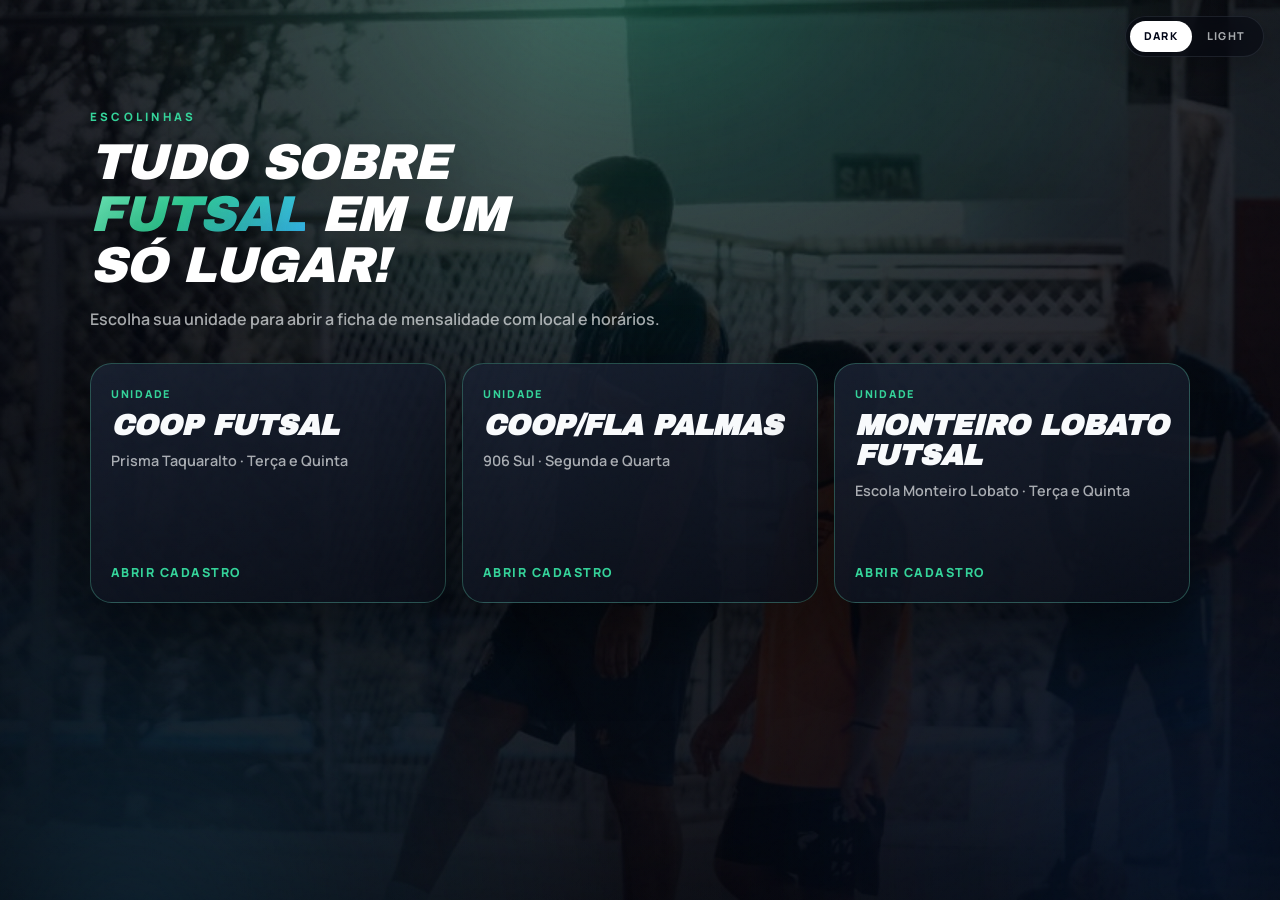
==== commit 0e51b06d: "Atualiza o contrato conforme o ODT, marca, rotas Vercel e ajustes de formulário. Co-authored-by: Cur" ====
--- a/index.html
+++ b/index.html
@@ -1,15 +1,15 @@
-<!DOCTYPE html>
+﻿<!DOCTYPE html>
 <html lang="pt-BR" data-theme="dark">
 <head>
   <meta charset="UTF-8" />
   <meta name="viewport" content="width=device-width, initial-scale=1" />
-  <meta name="description" content="Escolinhas Futsal em primeira mão — escolha sua unidade e faça a matrícula" />
-  <title>Futsal em primeira mão | Escolha a unidade</title>
+  <meta name="description" content="Escolinhas TUDO SOBRE FUTSAL EM UM SÓ LUGAR! — escolha sua unidade e faça a matrícula" />
+  <title>TUDO SOBRE FUTSAL EM UM SÓ LUGAR! | Escolha a unidade</title>
   <link rel="icon" href="favicon.svg?v=1" type="image/svg+xml" />
   <link rel="preconnect" href="https://fonts.googleapis.com" />
   <link rel="preconnect" href="https://fonts.gstatic.com" crossorigin />
   <link href="https://fonts.googleapis.com/css2?family=Archivo+Black&family=Manrope:wght@500;600;700;800&display=swap" rel="stylesheet" />
-  <link rel="stylesheet" href="styles.css?v=29" />
+  <link rel="stylesheet" href="styles.css?v=31" />
   <script>
     (function () {
       var params = new URLSearchParams(window.location.search);
@@ -42,27 +42,27 @@
 
   <main class="home">
     <header class="home__hero reveal is-visible">
-      <p class="home__eyebrow">Futsal em primeira mão</p>
-      <h1 class="home__title">Escolha sua <span>unidade</span></h1>
-      <p class="home__lead">Selecione a escolinha para abrir a ficha de mensalidade com local e horários daquela unidade.</p>
+      <p class="home__eyebrow">Escolinhas</p>
+      <h1 class="home__title">TUDO SOBRE <span>FUTSAL</span> EM UM SÓ LUGAR!</h1>
+      <p class="home__lead">Escolha sua unidade para abrir a ficha de mensalidade com local e horários.</p>
     </header>
 
     <section class="home__grid" aria-label="Unidades">
-      <a class="unit-card reveal" data-delay="0" href="./cadastro?unidade=coop">
+      <a class="unit-card reveal" data-delay="0" href="./cadastro.html?unidade=coop">
         <p class="unit-card__tag">Unidade</p>
         <h2 class="unit-card__name">COOP Futsal</h2>
         <p class="unit-card__meta">Prisma Taquaralto · Terça e Quinta</p>
         <span class="unit-card__cta">Abrir cadastro</span>
       </a>
 
-      <a class="unit-card reveal" data-delay="1" href="./cadastro?unidade=flapalmas">
+      <a class="unit-card reveal" data-delay="1" href="./cadastro.html?unidade=flapalmas">
         <p class="unit-card__tag">Unidade</p>
         <h2 class="unit-card__name">COOP/Fla Palmas</h2>
         <p class="unit-card__meta">906 Sul · Segunda e Quarta</p>
         <span class="unit-card__cta">Abrir cadastro</span>
       </a>
 
-      <a class="unit-card reveal" data-delay="2" href="./cadastro?unidade=monteiro-lobato">
+      <a class="unit-card reveal" data-delay="2" href="./cadastro.html?unidade=monteiro-lobato">
         <p class="unit-card__tag">Unidade</p>
         <h2 class="unit-card__name">Monteiro Lobato Futsal</h2>
         <p class="unit-card__meta">Escola Monteiro Lobato · Terça e Quinta</p>
@@ -71,7 +71,7 @@
     </section>
   </main>
 
-  <script src="config.js?v=39"></script>
-  <script src="home.js?v=39"></script>
+  <script src="config.js?v=41"></script>
+  <script src="home.js?v=41"></script>
 </body>
 </html>
--- a/styles.css
+++ b/styles.css
@@ -292,11 +292,13 @@
 
 .brand-rail__club {
   margin: 1rem 0 0.55rem;
-  font-size: 0.78rem;
+  font-size: clamp(0.72rem, 1.4vw, 0.86rem);
   font-weight: 800;
-  letter-spacing: 0.18em;
+  letter-spacing: 0.08em;
   text-transform: uppercase;
   color: rgba(255, 255, 255, 0.86);
+  line-height: 1.3;
+  max-width: 22rem;
 }
 
 html[data-theme="light"] .brand-rail__club {
@@ -477,14 +479,15 @@
 .home__title {
   margin: 0;
   font-family: var(--display);
-  font-size: clamp(2.2rem, 7vw, 4rem);
+  font-size: clamp(1.55rem, 5.2vw, 3.15rem);
   font-weight: 400;
   font-style: italic;
-  line-height: 0.95;
-  letter-spacing: -0.03em;
+  line-height: 1.02;
+  letter-spacing: -0.02em;
   text-transform: uppercase;
   color: #fff;
   text-shadow: 0 16px 40px rgba(0, 0, 0, 0.35);
+  max-width: 14ch;
 }
 
 html[data-theme="light"] .home__title {
@@ -1265,11 +1268,6 @@
   transform: none;
 }
 
-.optional {
-  font-weight: 600;
-  opacity: 0.7;
-}
-
 #ciente-hint {
   margin: 0.35rem 0 0;
 }
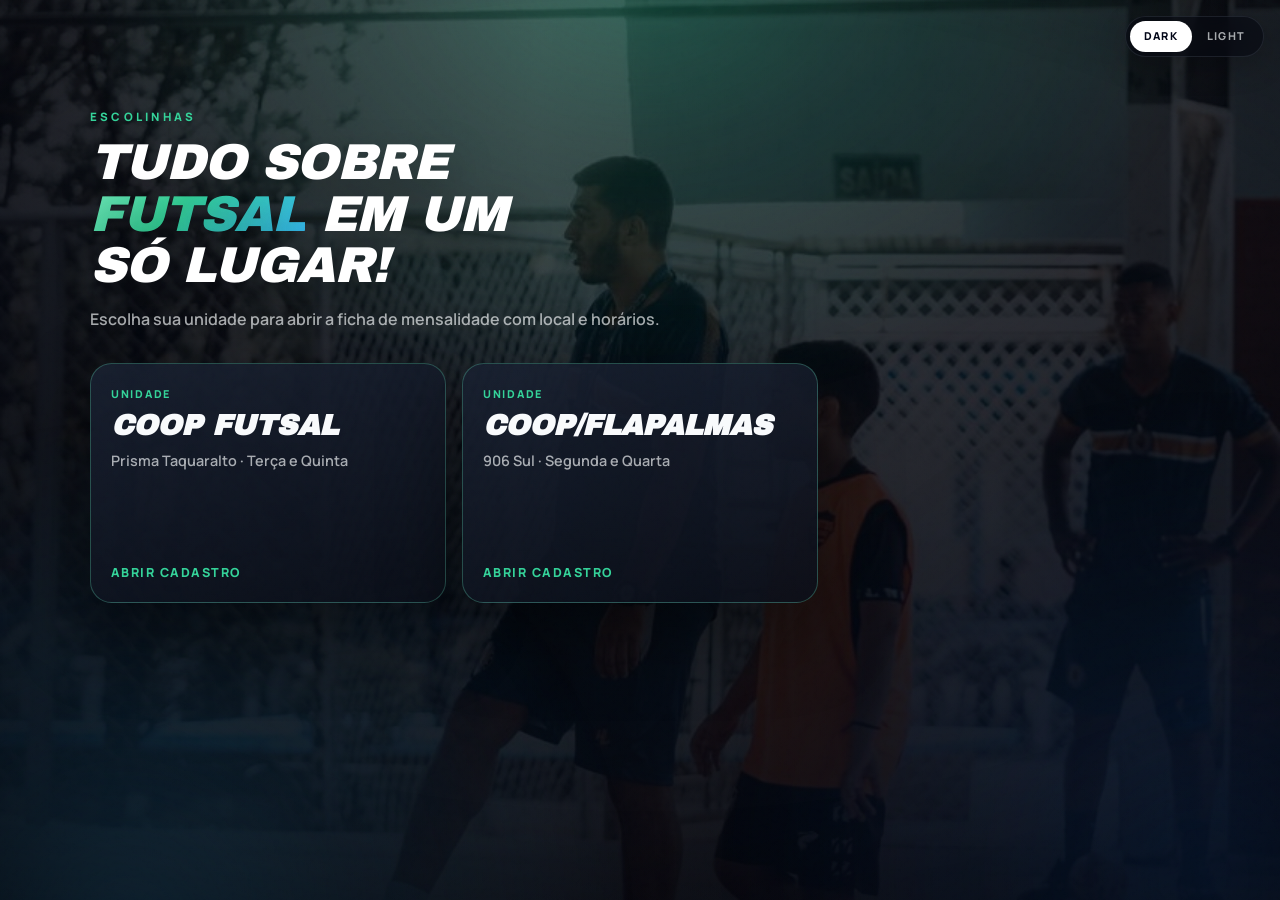
==== commit 13444eba: "Remove Monteiro Lobato deste site e atualiza horários/nome do COOP/FLAPALMAS. Co-authored-by: Cursor" ====
--- a/index.html
+++ b/index.html
@@ -57,21 +57,15 @@
 
       <a class="unit-card reveal" data-delay="1" href="./cadastro.html?unidade=flapalmas">
         <p class="unit-card__tag">Unidade</p>
-        <h2 class="unit-card__name">COOP/Fla Palmas</h2>
+        <h2 class="unit-card__name">COOP/FLAPALMAS</h2>
         <p class="unit-card__meta">906 Sul · Segunda e Quarta</p>
         <span class="unit-card__cta">Abrir cadastro</span>
       </a>
 
-      <a class="unit-card reveal" data-delay="2" href="./cadastro.html?unidade=monteiro-lobato">
-        <p class="unit-card__tag">Unidade</p>
-        <h2 class="unit-card__name">Monteiro Lobato Futsal</h2>
-        <p class="unit-card__meta">Escola Monteiro Lobato · Terça e Quinta</p>
-        <span class="unit-card__cta">Abrir cadastro</span>
-      </a>
     </section>
   </main>
 
-  <script src="config.js?v=41"></script>
-  <script src="home.js?v=41"></script>
+  <script src="config.js?v=44"></script>
+  <script src="home.js?v=44"></script>
 </body>
 </html>
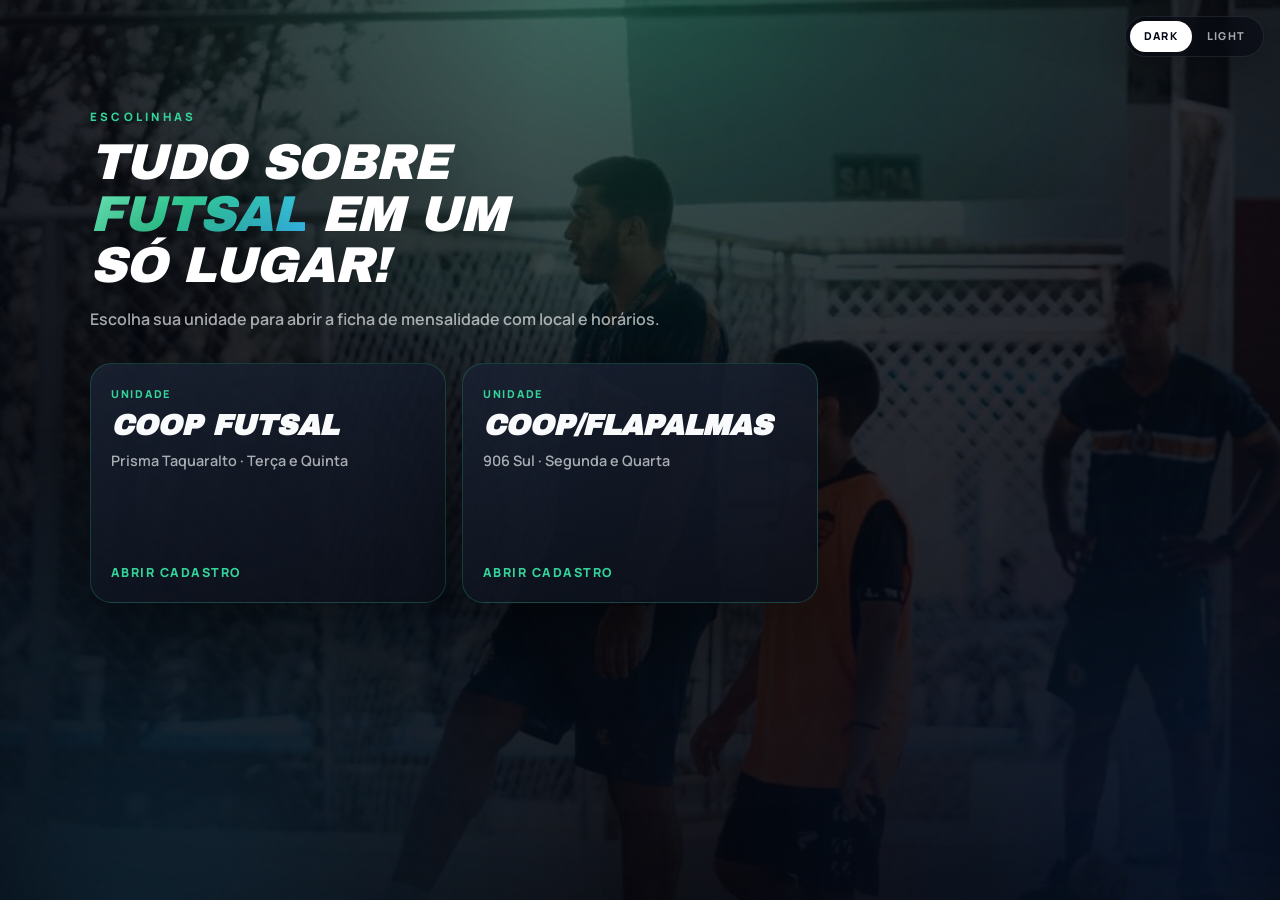
==== commit 538e7bc3: "Troca color-mix por rgba/hex para o html2pdf gerar o contrato. Co-authored-by: Cursor <cursoragent@c" ====
--- a/index.html
+++ b/index.html
@@ -9,7 +9,7 @@
   <link rel="preconnect" href="https://fonts.googleapis.com" />
   <link rel="preconnect" href="https://fonts.gstatic.com" crossorigin />
   <link href="https://fonts.googleapis.com/css2?family=Archivo+Black&family=Manrope:wght@500;600;700;800&display=swap" rel="stylesheet" />
-  <link rel="stylesheet" href="styles.css?v=31" />
+  <link rel="stylesheet" href="styles.css?v=32" />
   <script>
     (function () {
       var params = new URLSearchParams(window.location.search);
@@ -65,7 +65,7 @@
     </section>
   </main>
 
-  <script src="config.js?v=44"></script>
-  <script src="home.js?v=44"></script>
+  <script src="config.js?v=45"></script>
+  <script src="home.js?v=45"></script>
 </body>
 </html>
--- a/styles.css
+++ b/styles.css
@@ -131,7 +131,7 @@
   height: 70vmax;
   top: -38vmax;
   left: calc(50% - 45vmax);
-  background: radial-gradient(closest-side, var(--aurora-a) 0%, color-mix(in srgb, var(--aurora-a) 45%, transparent) 42%, transparent 100%);
+  background: radial-gradient(closest-side, var(--aurora-a) 0%, rgba(16, 185, 129, 0.13) 42%, transparent 100%);
   animation: aurora-drift 28s ease-in-out infinite alternate;
 }
 
@@ -140,7 +140,7 @@
   height: 80vmax;
   bottom: -42vmax;
   left: -30vmax;
-  background: radial-gradient(closest-side, var(--aurora-b) 0%, color-mix(in srgb, var(--aurora-b) 42%, transparent) 45%, transparent 100%);
+  background: radial-gradient(closest-side, var(--aurora-b) 0%, rgba(56, 189, 248, 0.08) 45%, transparent 100%);
   animation: aurora-drift 34s ease-in-out infinite alternate-reverse;
 }
 
@@ -149,7 +149,7 @@
   height: 76vmax;
   bottom: -36vmax;
   right: -32vmax;
-  background: radial-gradient(closest-side, var(--aurora-c) 0%, color-mix(in srgb, var(--aurora-c) 42%, transparent) 45%, transparent 100%);
+  background: radial-gradient(closest-side, var(--aurora-c) 0%, rgba(20, 82, 160, 0.09) 45%, transparent 100%);
   animation: aurora-drift 40s ease-in-out infinite alternate;
 }
 
@@ -451,7 +451,11 @@
 
 .back-home:hover {
   color: var(--text);
-  background: color-mix(in srgb, var(--accent) 14%, transparent);
+  background: rgba(52, 211, 153, 0.14);
+}
+
+html[data-theme="light"] .back-home:hover {
+  background: rgba(5, 150, 105, 0.14);
 }
 
 .home {
@@ -524,12 +528,16 @@
   min-height: 15rem;
   padding: 1.35rem 1.25rem 1.2rem;
   border-radius: 1.35rem;
-  border: 1px solid color-mix(in srgb, var(--accent) 22%, var(--card-border));
+  border: 1px solid rgba(52, 211, 153, 0.22);
   background: var(--card-bg);
   box-shadow: var(--shadow);
   color: inherit;
   text-decoration: none;
   transition: transform var(--dur) var(--ease-out), border-color var(--dur) var(--ease-out), box-shadow var(--dur) var(--ease-out);
+}
+
+html[data-theme="light"] .unit-card {
+  border-color: rgba(5, 150, 105, 0.22);
 }
 
 .unit-card:hover {
@@ -654,8 +662,12 @@
 }
 
 .card:hover {
-  border-color: color-mix(in srgb, var(--accent) 35%, var(--card-border));
+  border-color: rgba(52, 211, 153, 0.35);
   box-shadow: var(--shadow), 0 0 40px rgba(16, 185, 129, 0.08);
+}
+
+html[data-theme="light"] .card:hover {
+  border-color: rgba(5, 150, 105, 0.35);
 }
 
 .card__head {
@@ -786,14 +798,22 @@
 }
 
 .field input:hover {
-  border-color: color-mix(in srgb, var(--accent) 35%, var(--input-border));
+  border-color: rgba(52, 211, 153, 0.35);
+}
+
+html[data-theme="light"] .field input:hover {
+  border-color: rgba(5, 150, 105, 0.35);
 }
 
 .field input:focus {
   outline: none;
   border-color: var(--input-focus);
-  box-shadow: 0 0 0 3px color-mix(in srgb, var(--accent) 24%, transparent);
+  box-shadow: 0 0 0 3px rgba(52, 211, 153, 0.24);
   transform: translateY(-1px);
+}
+
+html[data-theme="light"] .field input:focus {
+  box-shadow: 0 0 0 3px rgba(5, 150, 105, 0.24);
 }
 
 .field input.is-invalid,
@@ -839,14 +859,22 @@
 }
 
 .picker-trigger:hover {
-  border-color: color-mix(in srgb, var(--accent) 35%, var(--input-border));
+  border-color: rgba(52, 211, 153, 0.35);
   transform: translateY(-1px);
+}
+
+html[data-theme="light"] .picker-trigger:hover {
+  border-color: rgba(5, 150, 105, 0.35);
 }
 
 .picker-trigger:focus-visible {
   outline: none;
   border-color: var(--input-focus);
-  box-shadow: 0 0 0 3px color-mix(in srgb, var(--accent) 24%, transparent);
+  box-shadow: 0 0 0 3px rgba(52, 211, 153, 0.24);
+}
+
+html[data-theme="light"] .picker-trigger:focus-visible {
+  box-shadow: 0 0 0 3px rgba(5, 150, 105, 0.24);
 }
 
 .picker-trigger--link {
@@ -1025,7 +1053,7 @@
   flex-direction: column;
   background:
     linear-gradient(180deg, rgba(15, 23, 42, 0.96), rgba(2, 6, 23, 0.98));
-  border: 1px solid color-mix(in srgb, var(--accent) 28%, var(--card-border));
+  border: 1px solid rgba(52, 211, 153, 0.28);
   border-radius: 1.35rem;
   box-shadow:
     0 28px 80px rgba(0, 0, 0, 0.45),
@@ -1114,18 +1142,26 @@
   margin: 0;
   font-size: 0.78rem;
   font-weight: 700;
-  color: color-mix(in srgb, var(--accent) 85%, #fff);
+  color: #6ee7b7;
   text-align: center;
 }
 
+html[data-theme="light"] .contract-scroll-hint {
+  color: #047857;
+}
+
 .contract-scroll-hint.is-done {
-  color: color-mix(in srgb, #3dd68c 70%, var(--text));
+  color: #34d399;
+}
+
+html[data-theme="light"] .contract-scroll-hint.is-done {
+  color: #059669;
 }
 
 .signature-block {
   margin: 1.4rem 0 1rem;
   padding: 0.9rem 0 0.2rem;
-  border-top: 1px solid color-mix(in srgb, var(--input-border) 80%, transparent);
+  border-top: 1px solid rgba(148, 163, 184, 0.14);
 }
 
 .signature-block__title {
@@ -1140,10 +1176,14 @@
 
 .signature-pad-wrap {
   position: relative;
-  border: 1px dashed color-mix(in srgb, var(--accent) 55%, var(--input-border));
+  border: 1px dashed rgba(52, 211, 153, 0.55);
   border-radius: 0.85rem;
   background: #fff;
   overflow: hidden;
+}
+
+html[data-theme="light"] .signature-pad-wrap {
+  border-color: rgba(5, 150, 105, 0.55);
 }
 
 .signature-pad {
@@ -1172,11 +1212,15 @@
   margin: 0.55rem 0 0.45rem;
   font-size: 0.78rem;
   font-weight: 700;
-  color: color-mix(in srgb, var(--text) 75%, transparent);
+  color: var(--text-muted);
 }
 
 .signature-block__hint.is-done {
-  color: color-mix(in srgb, #3dd68c 70%, var(--text));
+  color: #34d399;
+}
+
+html[data-theme="light"] .signature-block__hint.is-done {
+  color: #059669;
 }
 
 .btn--small {
@@ -1197,7 +1241,11 @@
 .modal__footer {
   padding: 0.85rem 1.2rem 1.15rem;
   border-top: 1px solid var(--input-border);
-  background: color-mix(in srgb, var(--panel-inner) 70%, transparent);
+  background: rgba(2, 6, 23, 0.4);
+}
+
+html[data-theme="light"] .modal__footer {
+  background: rgba(255, 255, 255, 0.85);
 }
 
 .modal__footer .btn {
@@ -1324,7 +1372,11 @@
 }
 
 .btn--ghost:hover {
-  border-color: color-mix(in srgb, var(--accent) 45%, var(--line));
+  border-color: rgba(52, 211, 153, 0.45);
+}
+
+html[data-theme="light"] .btn--ghost:hover {
+  border-color: rgba(5, 150, 105, 0.45);
 }
 
 .form-status {
